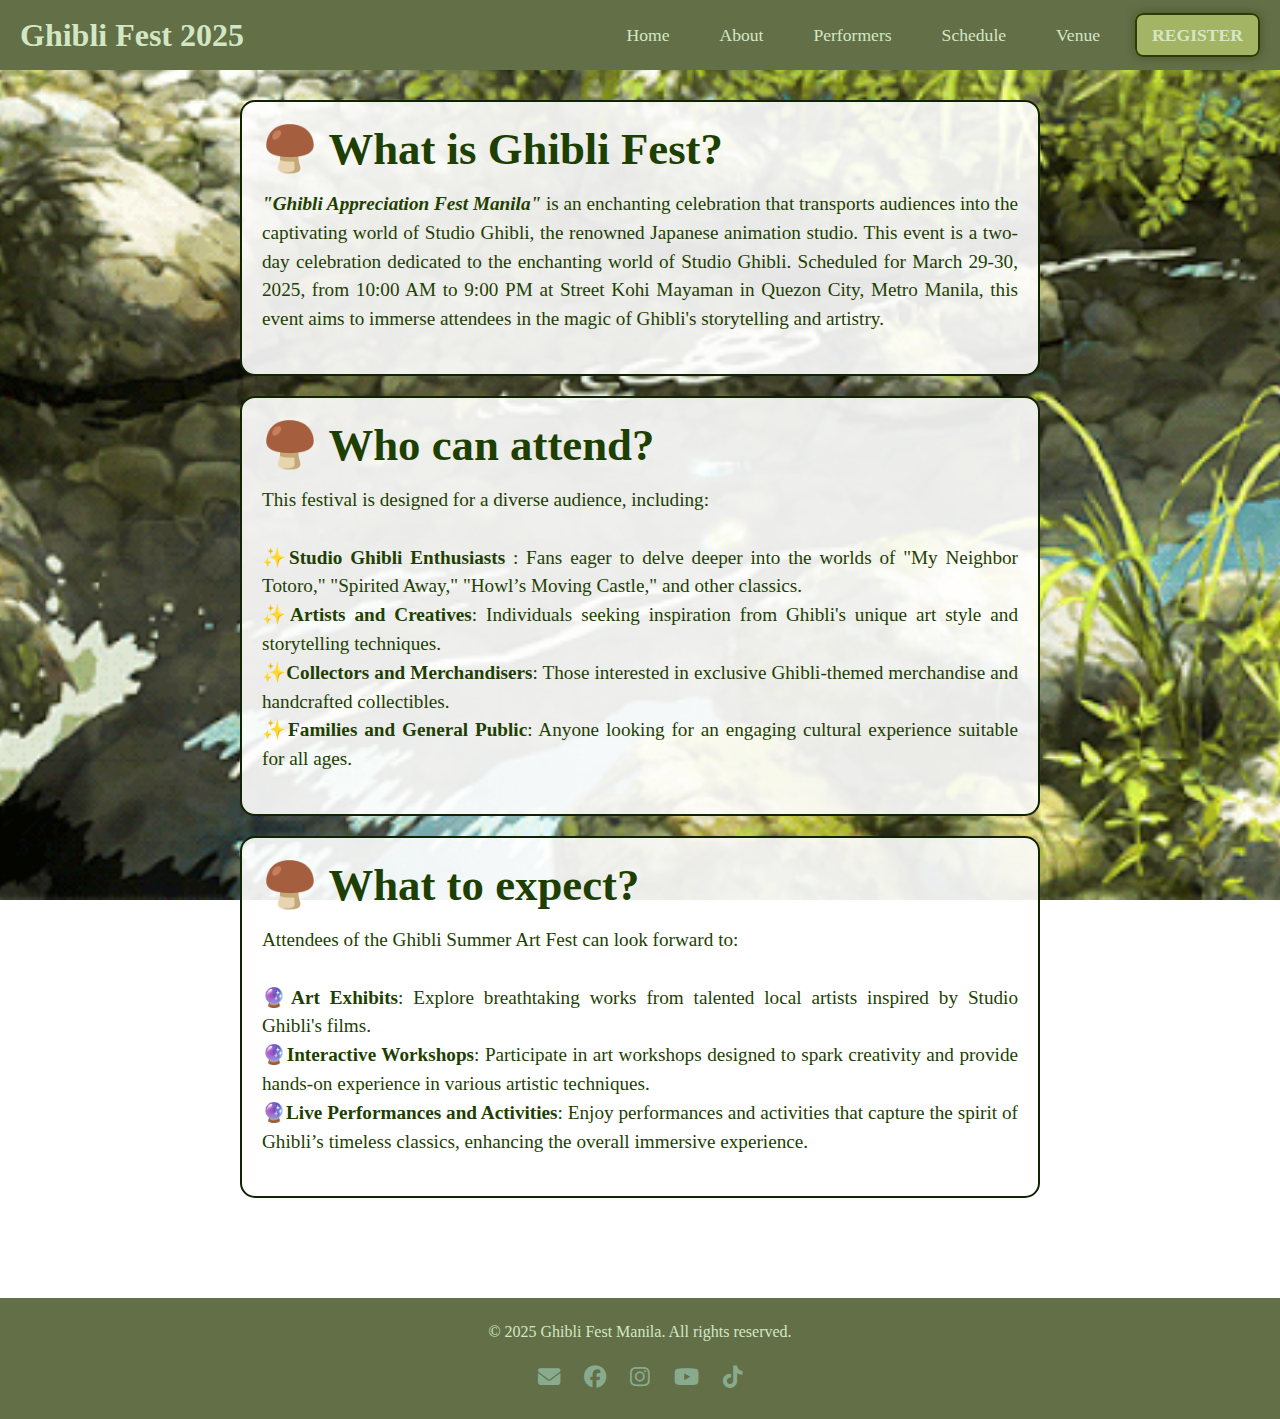
==== aboutEvent.html @ a4c4801a "Add files via upload" ====
<!DOCTYPE html>
<html lang="en">
<head>
    <meta charset="UTF-8">
    <meta name="viewport" content="width=device-width, initial-scale=1.0">
    <title>About | Ghibli Fest 2025</title>
    <link rel="stylesheet" href="style.css">
    <link rel="stylesheet" href="aboutEvent.css">
</head>
<body class="aboutEvent">
    <header>
        <nav class="navbar">
            <div class="logo">Ghibli Fest 2025</div>
            <input type="checkbox" id="menu-toggle" hidden>
            <label for="menu-toggle" class="menu-toggle">☰</label>
    
            <!-- Navigation Links -->
            <ul class="nav-links">
                <li><a href="index.html">Home</a></li>
                <li><a href="aboutEvent.html">About</a></li>
                <li><a href="keynotes.html">Performers</a></li>
                <li><a href="eventSched.html">Schedule</a></li>
                <li><a href="venue.html">Venue</a></li>
                <li><a href="https://docs.google.com/forms/d/e/1FAIpQLSdcE73TzbgoGb_u-09_ObyissPd1FImrGHYz1r1tUHq3zlo1A/viewform" target="_blank" class="register-btn">Register</a></li>
            </ul>
        </nav>
    </header>

        <!-- About the Event Section -->
                <section class="about">
            <!-- Event Description -->
            <div class="about-content card">
                <h1>🍄‍🟫 What is Ghibli Fest?</h1>
            <p class="details">
            <strong><em>"Ghibli Appreciation Fest Manila"</em></strong> is an enchanting celebration that
            transports audiences into the captivating world of Studio Ghibli, 
            the renowned Japanese animation studio. This event is a two-day 
            celebration dedicated to the enchanting world of Studio Ghibli. 
            Scheduled for March 29-30, 2025, from 10:00 AM to 9:00 PM at Street 
            Kohi Mayaman in Quezon City, Metro Manila, this event aims to immerse 
            attendees in the magic of Ghibli's storytelling and artistry.
            </p>
        </div>

            <!-- Target Audience -->
        <div class="about-content card">
            <h1>🍄‍🟫 Who can attend?</h1>
                <p class="details">
                This festival is designed for a diverse audience, including:​ <br><br>
                <strong> ✨Studio Ghibli Enthusiasts </strong>: Fans eager to delve deeper into the worlds of "My Neighbor Totoro," "Spirited Away," 
                "Howl’s Moving Castle," and other classics.​<br>
                <strong>✨Artists and Creatives</strong>: Individuals seeking inspiration from Ghibli's unique art style and storytelling techniques.​<br>
                <strong>✨Collectors and Merchandisers</strong>: Those interested in exclusive Ghibli-themed merchandise and handcrafted collectibles.​<br>
                <strong>✨Families and General Public</strong>: Anyone looking for an engaging cultural experience suitable for all ages. <br>            
                </p>
            </div>

            <!-- Key Benefits -->
        <div class="about-content card">
            <h1>🍄‍🟫 What to expect?</h1>
                <p class="details">
                Attendees of the Ghibli Summer Art Fest can look forward to:​ <br><br>
                <strong>🔮Art Exhibits</strong>: Explore breathtaking works from talented local artists inspired by Studio Ghibli's films.​<br>
                <strong>🔮Interactive Workshops</strong>:  Participate in art workshops designed to spark creativity and provide hands-on experience in various artistic techniques.​​<br>
                <strong>🔮Live Performances and Activities</strong>: Enjoy performances and activities that capture the spirit of Ghibli’s timeless classics, enhancing the overall immersive experience.
                ​<br>           
                </p>
            </div>
        </section>
        
        <!-- Footer Section -->
        <link rel="stylesheet" href="https://cdnjs.cloudflare.com/ajax/libs/font-awesome/6.4.2/css/all.min.css">
        <footer class="footer">
            <div class="footer-content">
                <p>&copy; 2025 Ghibli Fest Manila. All rights reserved.</p>
                <p>
                    <a href="mailto:streetkohi@gmail.com"><i class="fa-solid fa-envelope"title="Email"></i></a> 
                    <a href="https://www.facebook.com/streetkohi" target="_blank"title="Facebook"><i class="fa-brands fa-facebook"></i></a> 
                    <a href="https://www.instagram.com/streetkohi" target="_blank" title="Instagram"><i class="fa-brands fa-instagram"></i></a> 
                    <a href="https://www.youtube.com/@thesocialclubmanila" target="_blank"title="Youtube"><i class="fa-brands fa-youtube"></i></a> 
                    <a href="https://www.tiktok.com/@streetkohi" target="_blank"><i class="fa-brands fa-tiktok"title="Tiktok"></i></a>
                </p>
            </div>
        </footer>
    </body>
</html>
---- style.css ----
/* Reset/Normalize */
* {
    margin: 0;
    padding: 0;
    box-sizing: border-box;
}

/* Navigation Bar */
.navbar {
    display: flex;
    justify-content: space-between;
    align-items: center;
    background: #626F47; 
    color: #D4E7C5;
    font-family: "Georgia", serif;
    padding: 15px 20px;
    position: fixed;
    width: 100%;
    top: 0;
    left: 0;
    z-index: 1000;
    height: 70px; /* Ensure fixed height */
}

.logo {
    font-family: "Lucida Handwriting", cursive;
    font-size: clamp(1.5rem, 2.5vw, 2rem);
    font-weight: bold;
}

/* Navigation Links */
.nav-links {
    list-style: none;
    display: flex;
    gap: 20px;
}

.nav-links li {
    display: inline;
}

.nav-links a {
    color: #D4E7C5;
    text-decoration: none;
    font-size: 1.1rem;
    padding: 10px 15px;
    transition: color 0.3s ease-in-out;
}

.nav-links a:hover {
    color: #99BC85;
}

/* Register Button */
.register-btn {
    background: rgba(164, 180, 101, 1.0);
    padding: 12px 20px;
    color: #394705; /* Darker text color */
    border-radius: 8px;
    font-weight: bold;
    font-size: 16px;
    text-transform: uppercase;
    border: none;
    cursor: pointer;
    transition: background 0.3s, transform 0.2s;
    box-shadow: 0 0 10px rgba(47, 58, 2, 0.5);
    animation: pulse 1.5s infinite;
    border: 2.5px solid #2f3b07;
}

/* Hover Effect fore Register Button */
.register-btn:hover {
    background: #8F9F55;
    transform: scale(1.05);
    box-shadow: 0 0 15px rgba(47, 58, 2, 0.5);
}
/* Animation Loop */ 
@keyframes gradientShift {
    0% { background: linear-gradient(45deg, #A4B465, #6A913D); }
    50% { background: linear-gradient(45deg, #6A913D, #A4B465); }
    100% { background: linear-gradient(45deg, #A4B465, #6A913D); }
}

.register-btn {
    animation: gradientShift 3s infinite alternate;
}


/* Hamburger Menu Button */
.menu-toggle {
    display: none;
    font-size: 2rem;
    cursor: pointer;
    color: #2f3b07;
    padding: 10px;
}

/* Mobile Styles */
@media (max-width: 768px) {
    body {
        padding-top: 80px; 
    }
    .menu-toggle {
        display: block; 
    }
    .nav-links {
        display: none;
        flex-direction: column;
        position: absolute;
        top: 60px;
        left: 0;
        width: 100%;
        background: rgba(39, 46, 13, 0.6); 
        text-align: center;
        padding: 20px 0;
    }
    .nav-links li {
        padding: 10px 0;
    }
    #menu-toggle:checked ~ .nav-links {
        display: flex;
    }
}

/* Hero Section */
.hero {
    position: relative;
    width: 100%;
    height: 100vh; /* Ensures full screen coverage */
    display: flex;
    flex-direction: column;
    justify-content: center;
    align-items: center;
}

body, .hero {
    margin: 0;
    padding: 0;
}

.hero-video {
    position: absolute;
    top: 50%;
    left: 50%;
    width: 100%;
    height: 100vh;
    object-fit: cover; /* Prevents white gaps */
    transform: translate(-50%, -50%);
    z-index: -1;
}

.hero-content {
    max-width: 800px;
    padding: 20px;
    background: rgba(164, 180, 101, 0.8); 
    border-radius: 10px;
    width: 90%; 
    max-width: 800px; 
    box-shadow: 0 4px 15px rgba(0, 0, 0, 0.3); 
    border: 2px solid #102401; 
    color: white;
    margin-top: 100px;
    text-align: center;
}

.hero h1 {
    font-size: 2.8rem;
    font-family: "Garamond", serif;
    margin-bottom: 15px;
}

.hero .quote {
    font-size: 1.5rem;
    font-style: italic;
    font-family: "Gabriola", serif;
    margin-bottom: 20px;
    line-height: 1.5;
}

.event {
    font-size: 1.8em; font-weight: bold;
    color: #D4E7C5;
    text-align: center;
    width: 90%; 
    max-width: 800px; 
}

/* Responsive Design */
@media (max-width: 768px) {
    .hero h1 {
        font-size: 2rem;
    }

    .hero .quote {
        font-size: 1rem;
    }

    .hero .event-date {
        font-size: 1rem;
    }
}

/* Footer */
.footer {
    background: #626F47;
    color: #88AB8E;
    padding: 20px 0;
    text-align: center;
    width: 100%;
    position: relative; /* Or 'static', but NOT absolute */
    bottom: 0;
    left: 0;
    z-index: 10;
    box-sizing: border-box;
}

.footer-content {
    display: flex;
    flex-direction: column;
    align-items: center;
    gap: 10px;
}

.footer-content p {
    margin: 5px 0;
}

.footer-content a {
    color: #88AB8E; 
    text-decoration: none;
    font-size: 1.2rem;
    display: inline-flex;
    align-items: center;
    gap: 8px; 
    padding: 5px 10px;
}

.footer-content a:hover {
    color: #D4E7C5; 
}

.footer-content i {
    font-size: 1.4rem; 
}
---- aboutEvent.css ----
/* Reset and Base Styles */
html, body {
    height: 100%;
    margin: 0;
    padding: 0;
}

body {
    display: flex;
    flex-direction: column;
    min-height: 100vh;
}

.aboutEvent {
    background: url('assets/nature.gif') no-repeat center center;
    background-size: cover;
    background-attachment: fixed;
    flex: 1 0 auto;
}

.about {
    width: 100%;
    display: flex;
    flex-direction: column;
    justify-content: flex-start; 
    align-items: center;
    gap: 20px;
    padding: 100px 50px 100px 50px; 
}

.about-content {
    max-width: 800px;
    padding: 20px;
    text-align: justify;
    background: rgba(255, 255, 255, 0.9);
    transition: background 0.3s ease-in-out;
    border-radius: 15px; 
    color: #1e3f02;
    border: 2px solid #102401;
}

.about-content:hover {
    background: rgba(164, 180, 101, 1.0);
    transform: scale(1.05);
    box-shadow: 0 8px 15px rgba(0, 0, 0, 0.2);
    transition: all 0.3s ease-in-out;
    color: #f5f5f5;
}

.about h1 {
    font-size: 2.8rem;
    font-family: "Garamond", serif;
    margin-bottom: 15px;
}

.about .details {
    font-size: 1.2rem;
    font-family: "Georgia", serif;
    margin-bottom: 20px;
    line-height: 1.5;
}

.footer {
    flex-shrink: 0;
    background: #626F47;
    color: #D4E7C5;
    padding: 20px 0;
    text-align: center;
    width: 100%;
    z-index: 10;
    box-sizing: border-box;
}
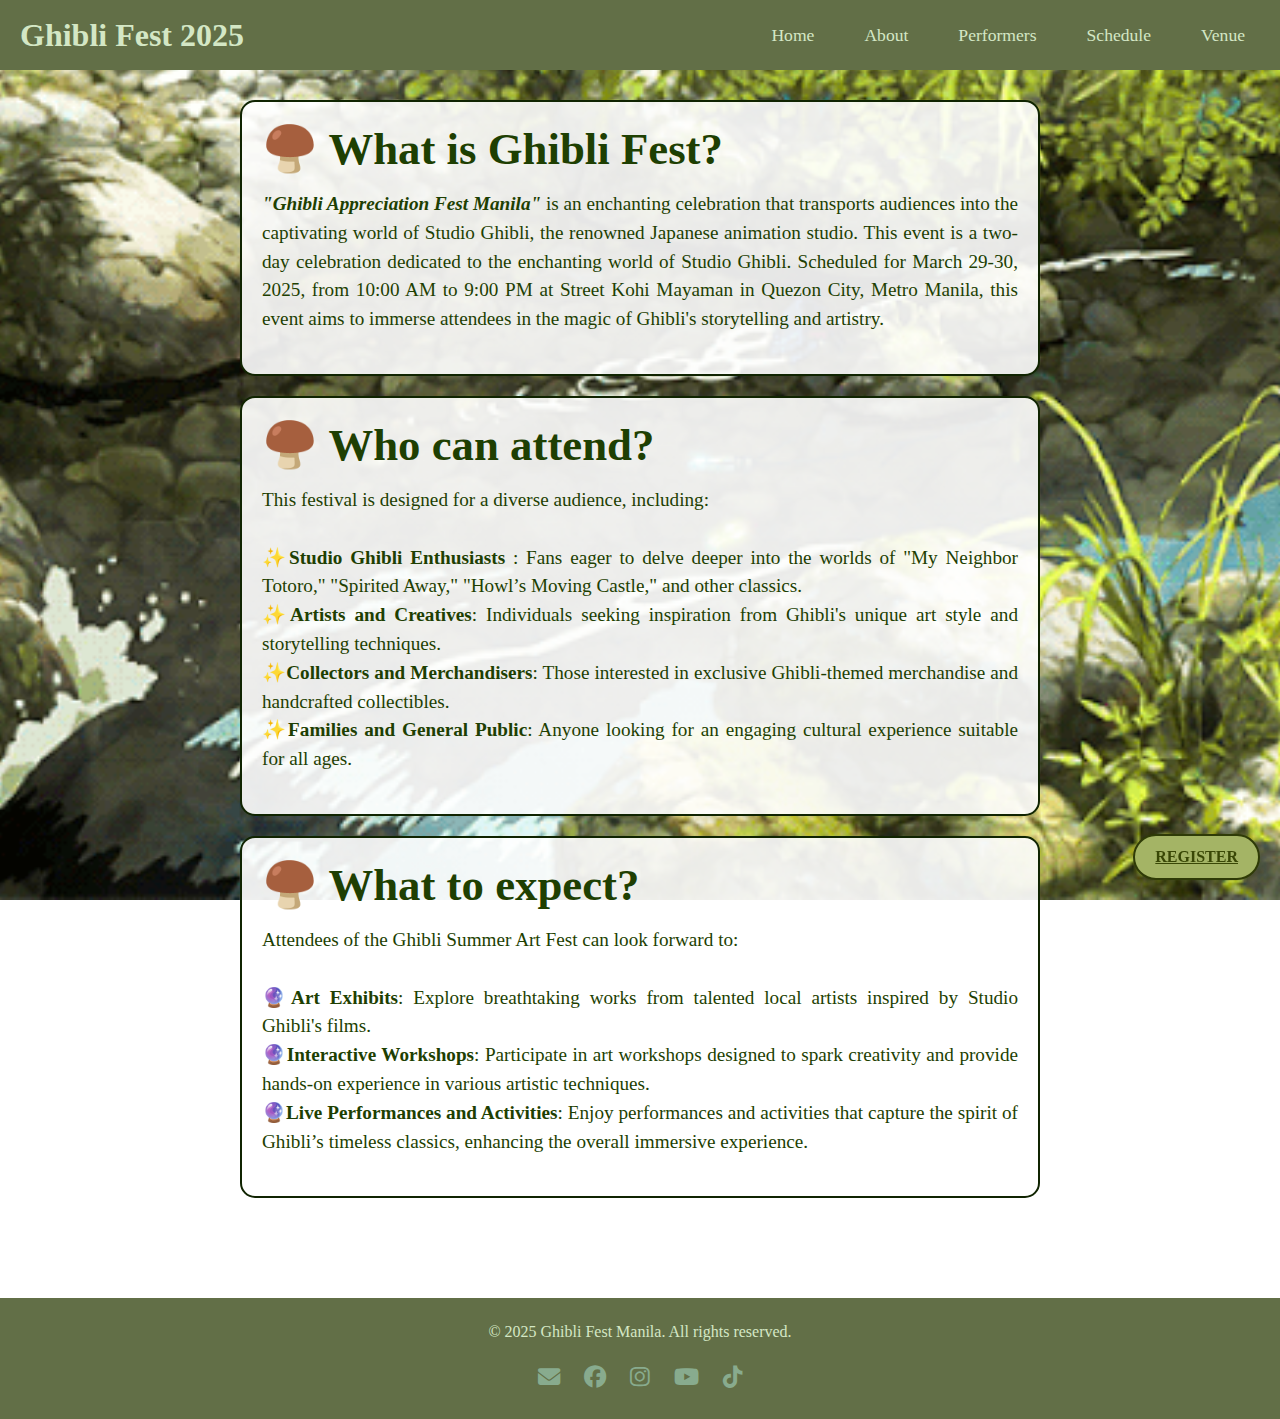
==== commit 13cac5a2: "Update aboutEvent.html for reg-btn" ====
--- a/aboutEvent.html
+++ b/aboutEvent.html
@@ -11,20 +11,24 @@
     <header>
         <nav class="navbar">
             <div class="logo">Ghibli Fest 2025</div>
+    
             <input type="checkbox" id="menu-toggle" hidden>
             <label for="menu-toggle" class="menu-toggle">☰</label>
     
-            <!-- Navigation Links -->
+            <!-- Navbar Links -->
             <ul class="nav-links">
                 <li><a href="index.html">Home</a></li>
                 <li><a href="aboutEvent.html">About</a></li>
                 <li><a href="keynotes.html">Performers</a></li>
                 <li><a href="eventSched.html">Schedule</a></li>
                 <li><a href="venue.html">Venue</a></li>
-                <li><a href="https://docs.google.com/forms/d/e/1FAIpQLSdcE73TzbgoGb_u-09_ObyissPd1FImrGHYz1r1tUHq3zlo1A/viewform" target="_blank" class="register-btn">Register</a></li>
             </ul>
         </nav>
     </header>
+    
+    <!-- Floating Register Button -->
+    <a href="https://docs.google.com/forms/d/e/1FAIpQLSdcE73TzbgoGb_u-09_ObyissPd1FImrGHYz1r1tUHq3zlo1A/viewform" 
+       target="_blank" class="register-btn">Register</a>    
 
         <!-- About the Event Section -->
                 <section class="about">
--- a/style.css
+++ b/style.css
@@ -19,7 +19,7 @@
     top: 0;
     left: 0;
     z-index: 1000;
-    height: 70px; /* Ensure fixed height */
+    height: 70px; 
 }
 
 .logo {
@@ -51,40 +51,39 @@
     color: #99BC85;
 }
 
-/* Register Button */
+/* Floating Register Button */
 .register-btn {
+    position: fixed;
+    right: 20px;  
+    bottom: 20px; 
     background: rgba(164, 180, 101, 1.0);
     padding: 12px 20px;
-    color: #394705; /* Darker text color */
-    border-radius: 8px;
+    color: #394705; 
+    border-radius: 50px; 
     font-weight: bold;
     font-size: 16px;
     text-transform: uppercase;
-    border: none;
+    border: 2.5px solid #2f3b07;
     cursor: pointer;
     transition: background 0.3s, transform 0.2s;
     box-shadow: 0 0 10px rgba(47, 58, 2, 0.5);
     animation: pulse 1.5s infinite;
-    border: 2.5px solid #2f3b07;
-}
-
-/* Hover Effect fore Register Button */
+    z-index: 1000; 
+}
+
+/* Hover Effect */
 .register-btn:hover {
     background: #8F9F55;
-    transform: scale(1.05);
-    box-shadow: 0 0 15px rgba(47, 58, 2, 0.5);
-}
-/* Animation Loop */ 
-@keyframes gradientShift {
-    0% { background: linear-gradient(45deg, #A4B465, #6A913D); }
-    50% { background: linear-gradient(45deg, #6A913D, #A4B465); }
-    100% { background: linear-gradient(45deg, #A4B465, #6A913D); }
-}
-
-.register-btn {
-    animation: gradientShift 3s infinite alternate;
-}
-
+    transform: scale(1.1);
+    box-shadow: 0 0 15px rgba(47, 58, 2, 0.8);
+}
+
+/* Floating Effect */
+@keyframes pulse {
+    0% { transform: scale(1); }
+    50% { transform: scale(1.1); }
+    100% { transform: scale(1); }
+}
 
 /* Hamburger Menu Button */
 .menu-toggle {
